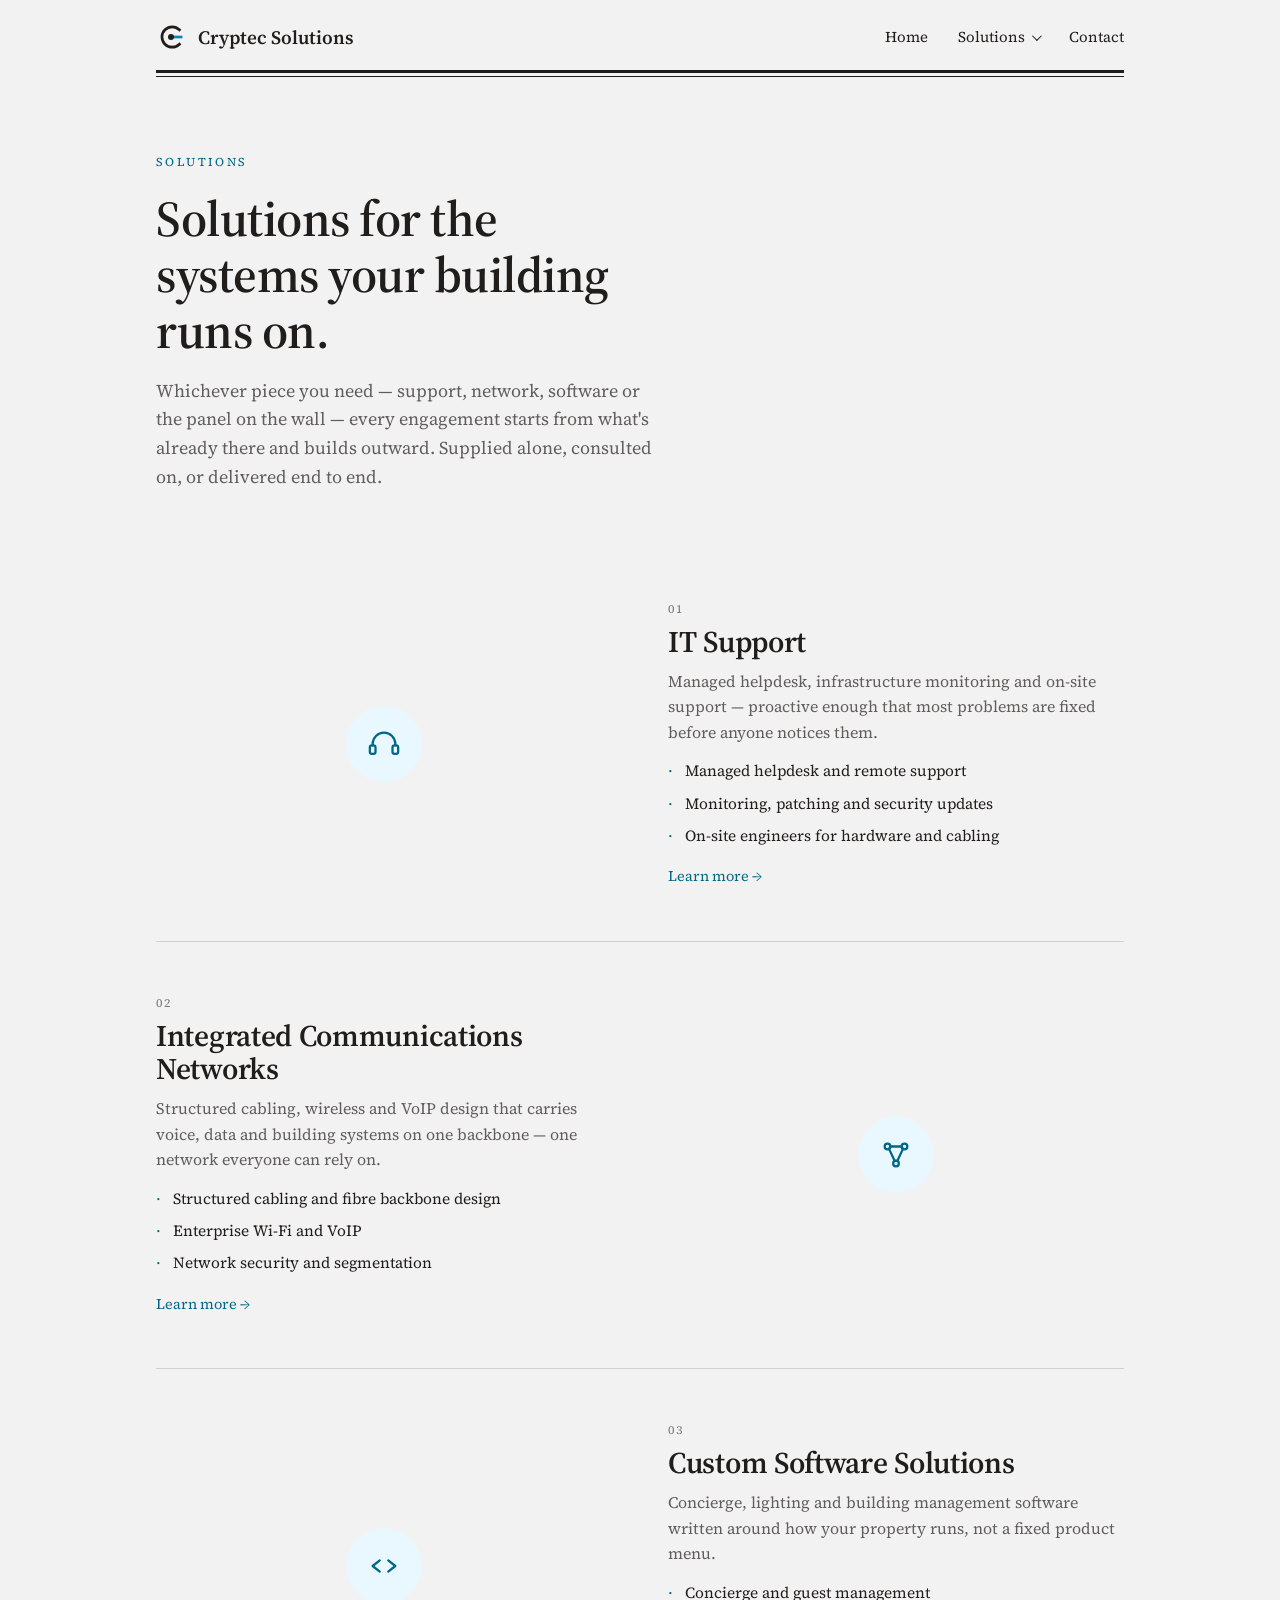
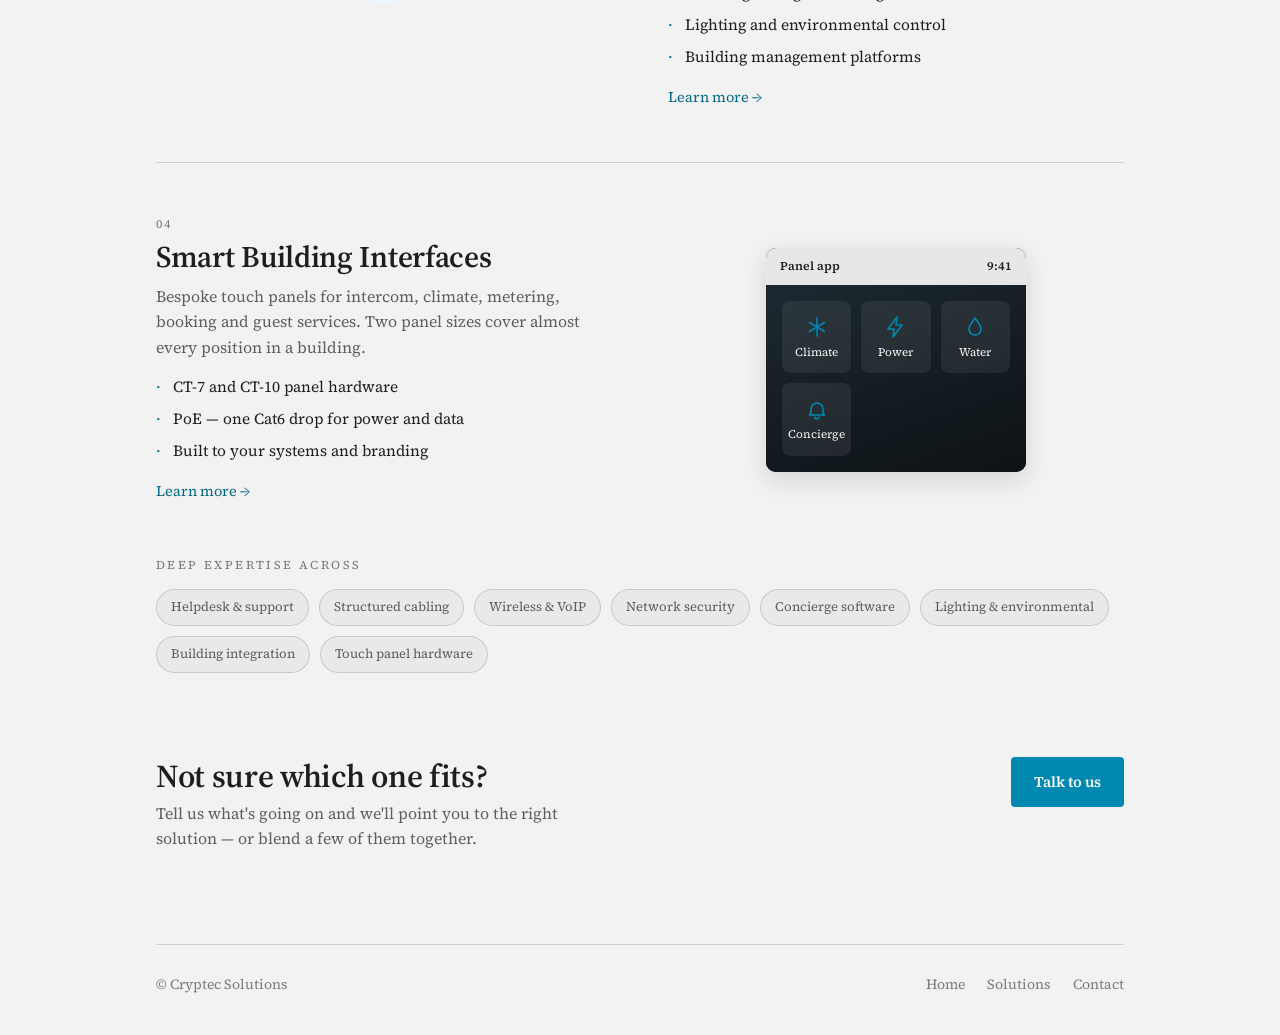
==== solutions/index.html @ d04da9a5 "Add a Solutions hub page, inspired by a competitor's services page The Solutions dropdown previously" ====
<!doctype html>
<html lang="en">
<head>
<meta charset="utf-8">
<meta name="viewport" content="width=device-width, initial-scale=1">
<title>Solutions — Cryptec Solutions</title>
<meta name="description" content="IT support, integrated communications networks, custom software and smart building interfaces — Cryptec's four solutions in one place.">
<link rel="stylesheet" href="../assets/css/style.css">
<style>
  .icon-badge { width: 76px; height: 76px; border-radius: 50%; background: var(--color-accent-100); display: flex; align-items: center; justify-content: center; flex: none; }
  .icon-badge svg { width: 34px; height: 34px; stroke: var(--color-accent-700); fill: none; stroke-width: 1.6; stroke-linecap: round; stroke-linejoin: round; }
</style>
</head>
<body>

<svg aria-hidden="true" style="position:absolute; width:0; height:0; overflow:hidden;">
  <defs>
    <symbol id="i-it" viewBox="0 0 24 24"><path d="M4 13v-1a8 8 0 0116 0v1"/><rect x="2" y="13" width="4" height="6" rx="1.5"/><rect x="18" y="13" width="4" height="6" rx="1.5"/></symbol>
    <symbol id="i-network" viewBox="0 0 24 24"><circle cx="6" cy="6" r="2"/><circle cx="18" cy="6" r="2"/><circle cx="12" cy="18" r="2"/><line x1="7" y1="7.5" x2="11" y2="16"/><line x1="17" y1="7.5" x2="13" y2="16"/><line x1="8" y1="6" x2="16" y2="6"/></symbol>
    <symbol id="i-software" viewBox="0 0 24 24"><polyline points="9 8 4 12 9 16"/><polyline points="15 8 20 12 15 16"/></symbol>
    <symbol id="i-climate" viewBox="0 0 24 24"><line x1="12" y1="3" x2="12" y2="21"/><line x1="4.5" y1="7.5" x2="19.5" y2="16.5"/><line x1="19.5" y1="7.5" x2="4.5" y2="16.5"/></symbol>
    <symbol id="i-power" viewBox="0 0 24 24"><path d="M13 2 4 14h6l-1 8 9-12h-6l1-8z"/></symbol>
    <symbol id="i-water" viewBox="0 0 24 24"><path d="M12 3c-3.5 4.5-6 8-6 11a6 6 0 0012 0c0-3-2.5-6.5-6-11z"/></symbol>
    <symbol id="i-concierge" viewBox="0 0 24 24"><path d="M6 16v-4a6 6 0 1112 0v4l1.5 2h-15z"/><path d="M10 20a2 2 0 004 0"/></symbol>
    <symbol id="i-help" viewBox="0 0 24 24"><circle cx="12" cy="12" r="9"/><path d="M9.5 9.5a2.5 2.5 0 114 2c-.8.6-1.5 1.1-1.5 2.2"/><circle cx="12" cy="17" r="0.6" fill="currentColor" stroke="none"/></symbol>
  </defs>
</svg>

<div class="wrap">
  <header class="site-header">
    <nav class="nav">
      <a class="brand" href="../index.html">
        <svg width="30" height="30" viewBox="0 0 100 100" aria-hidden="true">
          <path d="M78 26 A34 34 0 1 0 78 74" fill="none" stroke="currentColor" stroke-width="9" stroke-linecap="square"></path>
          <path d="M50 50 H88" fill="none" stroke="#0088b0" stroke-width="9"></path>
          <circle cx="50" cy="50" r="10" fill="currentColor"></circle>
        </svg>
        <span>Cryptec Solutions</span>
      </a>
      <div class="nav-links">
        <a href="../index.html">Home</a>
        <details class="dropdown">
          <summary>Solutions</summary>
          <ul class="dropdown-menu">
            <li><a class="view-all" href="index.html" aria-current="page">All solutions →</a></li>
            <li><a href="it-support.html">IT Support<span class="item-desc">Helpdesk, infrastructure &amp; on-site support</span></a></li>
            <li><a href="communications-networks.html">Integrated Communications Networks<span class="item-desc">Cabling, wireless, VoIP &amp; building networks</span></a></li>
            <li><a href="custom-software.html">Custom Software Solutions<span class="item-desc">Concierge, lighting &amp; building software</span></a></li>
            <li><a href="smart-building-interfaces.html">Smart Building Interfaces<span class="item-desc">Touch panels &amp; interactive displays</span></a></li>
          </ul>
        </details>
        <a href="../contact.html">Contact</a>
      </div>
    </nav>
  </header>

  <div class="rule"><div></div><div></div></div>

  <header class="page-header">
    <div class="kicker">Solutions</div>
    <h1>Solutions for the systems your building runs on.</h1>
    <p>Whichever piece you need — support, network, software or the panel on the wall — every engagement starts from what's already there and builds outward. Supplied alone, consulted on, or delivered end to end.</p>
  </header>

  <section style="padding-bottom: 0;">
    <div class="solution-row">
      <div class="solution-visual"><div class="icon-badge"><svg><use href="#i-it"></use></svg></div></div>
      <div>
        <div class="kicker" style="color: var(--color-neutral-600);">01</div>
        <h2 style="font-size: clamp(24px, 3vw, 30px); margin: 6px 0 10px;">IT Support</h2>
        <p class="text-muted" style="font-size: 16px;">Managed helpdesk, infrastructure monitoring and on-site support — proactive enough that most problems are fixed before anyone notices them.</p>
        <div class="feature-list" style="margin: 14px 0 16px;">
          <div><span class="bullet">·</span><span>Managed helpdesk and remote support</span></div>
          <div><span class="bullet">·</span><span>Monitoring, patching and security updates</span></div>
          <div><span class="bullet">·</span><span>On-site engineers for hardware and cabling</span></div>
        </div>
        <a href="it-support.html" style="font-size: 14.5px; color: var(--color-accent-700); text-decoration: none;">Learn more →</a>
      </div>
    </div>

    <div class="solution-row reverse">
      <div class="solution-visual"><div class="icon-badge"><svg><use href="#i-network"></use></svg></div></div>
      <div>
        <div class="kicker" style="color: var(--color-neutral-600);">02</div>
        <h2 style="font-size: clamp(24px, 3vw, 30px); margin: 6px 0 10px;">Integrated Communications Networks</h2>
        <p class="text-muted" style="font-size: 16px;">Structured cabling, wireless and VoIP design that carries voice, data and building systems on one backbone — one network everyone can rely on.</p>
        <div class="feature-list" style="margin: 14px 0 16px;">
          <div><span class="bullet">·</span><span>Structured cabling and fibre backbone design</span></div>
          <div><span class="bullet">·</span><span>Enterprise Wi-Fi and VoIP</span></div>
          <div><span class="bullet">·</span><span>Network security and segmentation</span></div>
        </div>
        <a href="communications-networks.html" style="font-size: 14.5px; color: var(--color-accent-700); text-decoration: none;">Learn more →</a>
      </div>
    </div>

    <div class="solution-row">
      <div class="solution-visual"><div class="icon-badge"><svg><use href="#i-software"></use></svg></div></div>
      <div>
        <div class="kicker" style="color: var(--color-neutral-600);">03</div>
        <h2 style="font-size: clamp(24px, 3vw, 30px); margin: 6px 0 10px;">Custom Software Solutions</h2>
        <p class="text-muted" style="font-size: 16px;">Concierge, lighting and building management software written around how your property runs, not a fixed product menu.</p>
        <div class="feature-list" style="margin: 14px 0 16px;">
          <div><span class="bullet">·</span><span>Concierge and guest management</span></div>
          <div><span class="bullet">·</span><span>Lighting and environmental control</span></div>
          <div><span class="bullet">·</span><span>Building management platforms</span></div>
        </div>
        <a href="custom-software.html" style="font-size: 14.5px; color: var(--color-accent-700); text-decoration: none;">Learn more →</a>
      </div>
    </div>

    <div class="solution-row reverse">
      <div class="solution-visual">
        <div class="mockup" aria-hidden="true" style="width: 260px;">
          <div class="mockup-bar"><span>Panel app</span><span>9:41</span></div>
          <div class="mockup-screen">
            <div class="mockup-tile"><svg><use href="#i-climate"></use></svg>Climate</div>
            <div class="mockup-tile"><svg><use href="#i-power"></use></svg>Power</div>
            <div class="mockup-tile"><svg><use href="#i-water"></use></svg>Water</div>
            <div class="mockup-tile"><svg><use href="#i-concierge"></use></svg>Concierge</div>
          </div>
        </div>
      </div>
      <div>
        <div class="kicker" style="color: var(--color-neutral-600);">04</div>
        <h2 style="font-size: clamp(24px, 3vw, 30px); margin: 6px 0 10px;">Smart Building Interfaces</h2>
        <p class="text-muted" style="font-size: 16px;">Bespoke touch panels for intercom, climate, metering, booking and guest services. Two panel sizes cover almost every position in a building.</p>
        <div class="feature-list" style="margin: 14px 0 16px;">
          <div><span class="bullet">·</span><span>CT-7 and CT-10 panel hardware</span></div>
          <div><span class="bullet">·</span><span>PoE — one Cat6 drop for power and data</span></div>
          <div><span class="bullet">·</span><span>Built to your systems and branding</span></div>
        </div>
        <a href="smart-building-interfaces.html" style="font-size: 14.5px; color: var(--color-accent-700); text-decoration: none;">Learn more →</a>
      </div>
    </div>
  </section>

  <section>
    <div class="kicker" style="color: var(--color-neutral-600); margin-bottom: 14px;">Deep expertise across</div>
    <div class="tag-row">
      <span class="tag">Helpdesk &amp; support</span>
      <span class="tag">Structured cabling</span>
      <span class="tag">Wireless &amp; VoIP</span>
      <span class="tag">Network security</span>
      <span class="tag">Concierge software</span>
      <span class="tag">Lighting &amp; environmental</span>
      <span class="tag">Building integration</span>
      <span class="tag">Touch panel hardware</span>
    </div>
  </section>

  <section class="cta-banner">
    <div>
      <h2>Not sure which one fits?</h2>
      <p>Tell us what's going on and we'll point you to the right solution — or blend a few of them together.</p>
    </div>
    <a href="../contact.html" class="btn btn-primary">Talk to us</a>
  </section>

  <footer class="site-footer">
    <span>© Cryptec Solutions</span>
    <div class="footer-links">
      <a href="../index.html">Home</a>
      <a href="index.html">Solutions</a>
      <a href="../contact.html">Contact</a>
    </div>
  </footer>
</div>

</body>
</html>
---- assets/css/style.css ----
/* Cryptec Solutions — base styles. Plain CSS, no build step. */
@import url('https://fonts.googleapis.com/css2?family=Source+Serif+4:ital,wght@0,400;0,600;1,400&display=swap');

:root {
  --color-bg: #f3f2f2;
  --color-surface: #eae9e9;
  --color-text: #201e1d;
  --color-accent: #0088b0;
  --color-divider: color-mix(in srgb, #201e1d 16%, transparent);

  --color-neutral-600: #7d7979;
  --color-neutral-700: #605d5d;
  --color-neutral-800: #444141;

  --color-accent-100: #e9f8ff;
  --color-accent-700: #006786;
  --color-accent-800: #004961;

  --font-heading: "Source Serif 4", Georgia, serif;
  --font-body: "Source Serif 4", Georgia, serif;

  --radius-sm: 2px;
  --radius-md: 4px;
  --shadow-md: 0 8px 24px color-mix(in srgb, #201e1d 14%, transparent);
}

* , *::before, *::after { box-sizing: border-box; }

html { color-scheme: light; }

body {
  margin: 0;
  background: var(--color-bg);
  color: var(--color-text);
  font-family: var(--font-body);
  font-size: 16px;
  line-height: 1.6;
}

h1, h2, h3, h4 {
  font-family: var(--font-heading);
  font-weight: 600;
  line-height: 1.12;
  letter-spacing: -0.01em;
  margin: 0;
}

p { margin: 0; }
img { display: block; max-width: 100%; }
a { color: var(--color-accent-700); }
a:focus-visible, button:focus-visible, summary:focus-visible { outline: 2px solid var(--color-accent); outline-offset: 2px; }

.wrap {
  max-width: 1080px;
  margin: 0 auto;
  padding: 0 clamp(20px, 5vw, 56px);
}

.kicker {
  font-size: 12px;
  letter-spacing: 0.2em;
  text-transform: uppercase;
  color: var(--color-accent-700);
}

.text-muted { color: var(--color-neutral-700); }

.rule {
  display: flex;
  flex-direction: column;
  gap: 3px;
}
.rule div:first-child { height: 3px; background: var(--color-text); }
.rule div:last-child { height: 1px; background: var(--color-text); }

/* — buttons — */
.btn {
  display: inline-flex;
  align-items: center;
  gap: 6px;
  font-family: var(--font-heading);
  font-weight: 600;
  font-size: 15px;
  text-decoration: none;
  padding: 12px 22px;
  border-radius: var(--radius-md);
  border: 1px solid transparent;
  cursor: pointer;
}
.btn-primary { background: var(--color-accent); color: #fff; }
.btn-primary:hover { background: var(--color-accent-700); }
.btn-secondary { border-color: var(--color-divider); color: var(--color-text); }
.btn-secondary:hover { background: color-mix(in srgb, var(--color-text) 7%, transparent); }

/* — accent bar above a heading — */
.accent-bar { width: 28px; height: 3px; background: var(--color-accent); margin-bottom: 6px; }

/* — header / nav — */
.site-header { padding: 22px 0 18px; }
.nav {
  display: flex;
  align-items: center;
  justify-content: space-between;
  gap: 24px;
  flex-wrap: wrap;
}
.brand {
  display: flex;
  align-items: center;
  gap: 12px;
  text-decoration: none;
  color: var(--color-text);
}
.brand span {
  font-family: var(--font-heading);
  font-size: 19px;
  font-weight: 600;
}
.nav-links {
  display: flex;
  align-items: center;
  gap: clamp(14px, 3vw, 30px);
  font-size: 15px;
  flex-wrap: wrap;
}
.nav-links > a { color: var(--color-text); text-decoration: none; }
.nav-links > a:hover, .nav-links > a[aria-current='page'] { color: var(--color-accent-700); }

/* dropdown, built with <details> — no JS required */
.dropdown { position: relative; }
.dropdown > summary {
  list-style: none;
  cursor: pointer;
  color: var(--color-text);
  display: flex;
  align-items: center;
  gap: 5px;
}
.dropdown > summary::-webkit-details-marker { display: none; }
.dropdown > summary::after {
  content: "";
  width: 7px; height: 7px;
  border-right: 1.5px solid currentColor;
  border-bottom: 1.5px solid currentColor;
  transform: rotate(45deg) translateY(-2px);
  margin-left: 2px;
}
.dropdown[open] > summary,
.dropdown > summary:hover { color: var(--color-accent-700); }
.dropdown-menu {
  list-style: none;
  margin: 10px 0 0;
  padding: 8px;
  position: absolute;
  top: 100%;
  left: 0;
  min-width: 280px;
  background: var(--color-bg);
  border: 1px solid var(--color-divider);
  border-radius: var(--radius-md);
  box-shadow: var(--shadow-md);
  z-index: 20;
}
.dropdown-menu li + li { margin-top: 2px; }
.dropdown-menu a {
  display: flex;
  flex-direction: column;
  gap: 2px;
  padding: 9px 10px;
  border-radius: var(--radius-sm);
  color: var(--color-text);
  text-decoration: none;
  font-size: 14.5px;
}
.dropdown-menu a:hover { background: var(--color-accent-100); color: var(--color-accent-800); }
.dropdown-menu .item-desc { font-size: 12.5px; color: var(--color-neutral-700); }

@media (max-width: 640px) {
  .dropdown-menu { position: static; box-shadow: none; width: 100%; margin-top: 8px; }
}

/* — hero — */
.hero {
  display: flex;
  flex-direction: column;
  gap: 20px;
  max-width: 62ch;
  padding: clamp(48px, 8vw, 88px) 0 clamp(40px, 6vw, 64px);
}
.hero h1 { font-size: clamp(36px, 6vw, 60px); text-wrap: pretty; }
.hero p { font-size: clamp(16px, 1.7vw, 19px); color: var(--color-neutral-700); text-wrap: pretty; }
.hero .actions { display: flex; flex-wrap: wrap; gap: 12px; margin-top: 8px; }

/* — page header (solution / contact pages) — */
.page-header {
  display: flex;
  flex-direction: column;
  gap: 18px;
  max-width: 64ch;
  padding: clamp(44px, 7vw, 76px) 0 clamp(32px, 5vw, 56px);
}
.page-header h1 { font-size: clamp(32px, 5.5vw, 50px); text-wrap: pretty; }
.page-header p { font-size: clamp(16px, 1.7vw, 18px); color: var(--color-neutral-700); text-wrap: pretty; }

/* — sections & grids — */
section { padding-bottom: clamp(44px, 7vw, 84px); }
.grid { display: grid; gap: clamp(24px, 4vw, 44px); }
.grid-2 { grid-template-columns: repeat(auto-fit, minmax(280px, 1fr)); }
.grid-3 { grid-template-columns: repeat(auto-fit, minmax(220px, 1fr)); }
.grid-4 { grid-template-columns: repeat(auto-fit, minmax(220px, 1fr)); }

/* — solution cards on home — */
.solution-card {
  display: flex;
  flex-direction: column;
  gap: 10px;
  padding: 22px;
  background: var(--color-surface);
  border-radius: var(--radius-md);
}
.solution-card h3 { font-size: 20px; }
.solution-card p { font-size: 15px; color: var(--color-neutral-700); flex: 1; }
.solution-card a { font-size: 14.5px; color: var(--color-accent-700); text-decoration: none; }
.solution-card a:hover { text-decoration: underline; }

/* — feature list — */
.feature-list { display: flex; flex-direction: column; gap: 9px; font-size: 15.5px; line-height: 1.5; }
.feature-list div { display: flex; gap: 12px; }
.feature-list span.bullet { color: var(--color-accent-700); flex: none; }

/* — stats — */
.stats { display: grid; grid-template-columns: repeat(auto-fit, minmax(130px, 1fr)); gap: 20px; margin-top: 8px; }
.stat-num { font-family: var(--font-heading); font-size: 30px; font-weight: 600; line-height: 1; }
.stat-label { font-size: 14px; color: var(--color-neutral-700); }

/* — image caption — */
.figure { display: flex; flex-direction: column; gap: 6px; }
.figure figcaption { font-size: 12px; color: var(--color-neutral-600); margin: 0; }

/* — spec table — */
.spec-row { display: flex; gap: 14px; }
.spec-label { width: 90px; flex: none; color: var(--color-neutral-600); font-size: 15px; }

/* — CTA banner — */
.cta-banner {
  display: flex;
  flex-wrap: wrap;
  align-items: baseline;
  justify-content: space-between;
  gap: 20px;
}
.cta-banner h2 { font-size: clamp(24px, 3vw, 32px); }
.cta-banner p { font-size: 16px; color: var(--color-neutral-700); max-width: 52ch; margin-top: 6px; text-wrap: pretty; }

/* — forms — */
.field { display: flex; flex-direction: column; gap: 6px; }
.field label { font-size: 12px; color: var(--color-neutral-700); }
.input {
  width: 100%;
  font: inherit;
  font-size: 15px;
  padding: 10px 12px;
  background: var(--color-surface);
  border: 1px solid var(--color-divider);
  border-radius: var(--radius-sm);
  color: var(--color-text);
}
.input:focus-visible { border-color: var(--color-accent); outline-offset: 0; }
textarea.input { resize: vertical; font-family: inherit; }

/* — dropdown "view all" entry — */
.dropdown-menu .view-all {
  display: block;
  font-family: var(--font-heading);
  font-weight: 600;
  font-size: 13.5px;
  padding: 8px 10px;
  border-bottom: 1px solid var(--color-divider);
  margin-bottom: 4px;
  border-radius: var(--radius-sm);
}
.dropdown-menu .view-all:hover { background: var(--color-accent-100); color: var(--color-accent-800); }

/* — capability tags — */
.tag-row { display: flex; flex-wrap: wrap; gap: 10px; }
.tag {
  display: inline-flex;
  align-items: center;
  font-size: 13px;
  padding: 7px 14px;
  border-radius: 999px;
  border: 1px solid var(--color-divider);
  color: var(--color-neutral-700);
  background: var(--color-surface);
}

/* — alternating solution rows (solutions hub) — */
.solution-row {
  display: grid;
  grid-template-columns: repeat(auto-fit, minmax(280px, 1fr));
  gap: clamp(28px, 5vw, 56px);
  align-items: center;
  padding: clamp(32px, 5vw, 52px) 0;
  border-bottom: 1px solid var(--color-divider);
}
.solution-row:last-child { border-bottom: none; }
.solution-row .solution-visual { display: flex; align-items: center; justify-content: center; }
.solution-row.reverse .solution-visual { order: 2; }

/* — illustrated device/screen mockups (no photography, nothing brand-specific) — */
.mockup {
  border-radius: 10px;
  overflow: hidden;
  box-shadow: var(--shadow-md);
  background: #10161b;
}
.mockup-bar {
  display: flex;
  align-items: center;
  justify-content: space-between;
  padding: 9px 14px;
  background: #e9e7e6;
  color: #201e1d;
  font-size: 12px;
  font-family: var(--font-heading);
  font-weight: 600;
}
.mockup-screen {
  display: grid;
  grid-template-columns: repeat(3, 1fr);
  gap: 10px;
  padding: 16px;
  background: linear-gradient(160deg, #1c2830, #0d1215);
}
.mockup-screen.cols-2 { grid-template-columns: repeat(2, 1fr); }
.mockup-tile {
  display: flex;
  flex-direction: column;
  align-items: center;
  justify-content: center;
  gap: 6px;
  padding: 14px 4px;
  border-radius: 8px;
  background: rgba(255,255,255,0.07);
  color: #f2f2f2;
  font-size: 11.5px;
  text-align: center;
  line-height: 1.25;
}
.mockup-tile svg {
  width: 24px;
  height: 24px;
  fill: none;
  stroke: currentColor;
  stroke-width: 1.6;
  stroke-linecap: round;
  stroke-linejoin: round;
  color: var(--color-accent);
}

.bezel {
  display: inline-flex;
  flex-direction: column;
  align-items: center;
  gap: 8px;
  background: #2b2d30;
  border-radius: 16px;
  padding: 14px;
  box-shadow: var(--shadow-md);
}
.bezel-cam { width: 7px; height: 7px; border-radius: 50%; background: #565759; }
.bezel .mockup { width: 100%; }

/* — footer — */
.site-footer {
  display: flex;
  flex-wrap: wrap;
  align-items: center;
  justify-content: space-between;
  gap: 16px;
  padding: 28px 0 40px;
  font-size: 14px;
  color: var(--color-neutral-600);
  border-top: 1px solid var(--color-divider);
  margin-top: 8px;
}
.site-footer .footer-links { display: flex; gap: 22px; flex-wrap: wrap; }
.site-footer a { color: var(--color-neutral-600); text-decoration: none; }
.site-footer a:hover { color: var(--color-accent-700); }
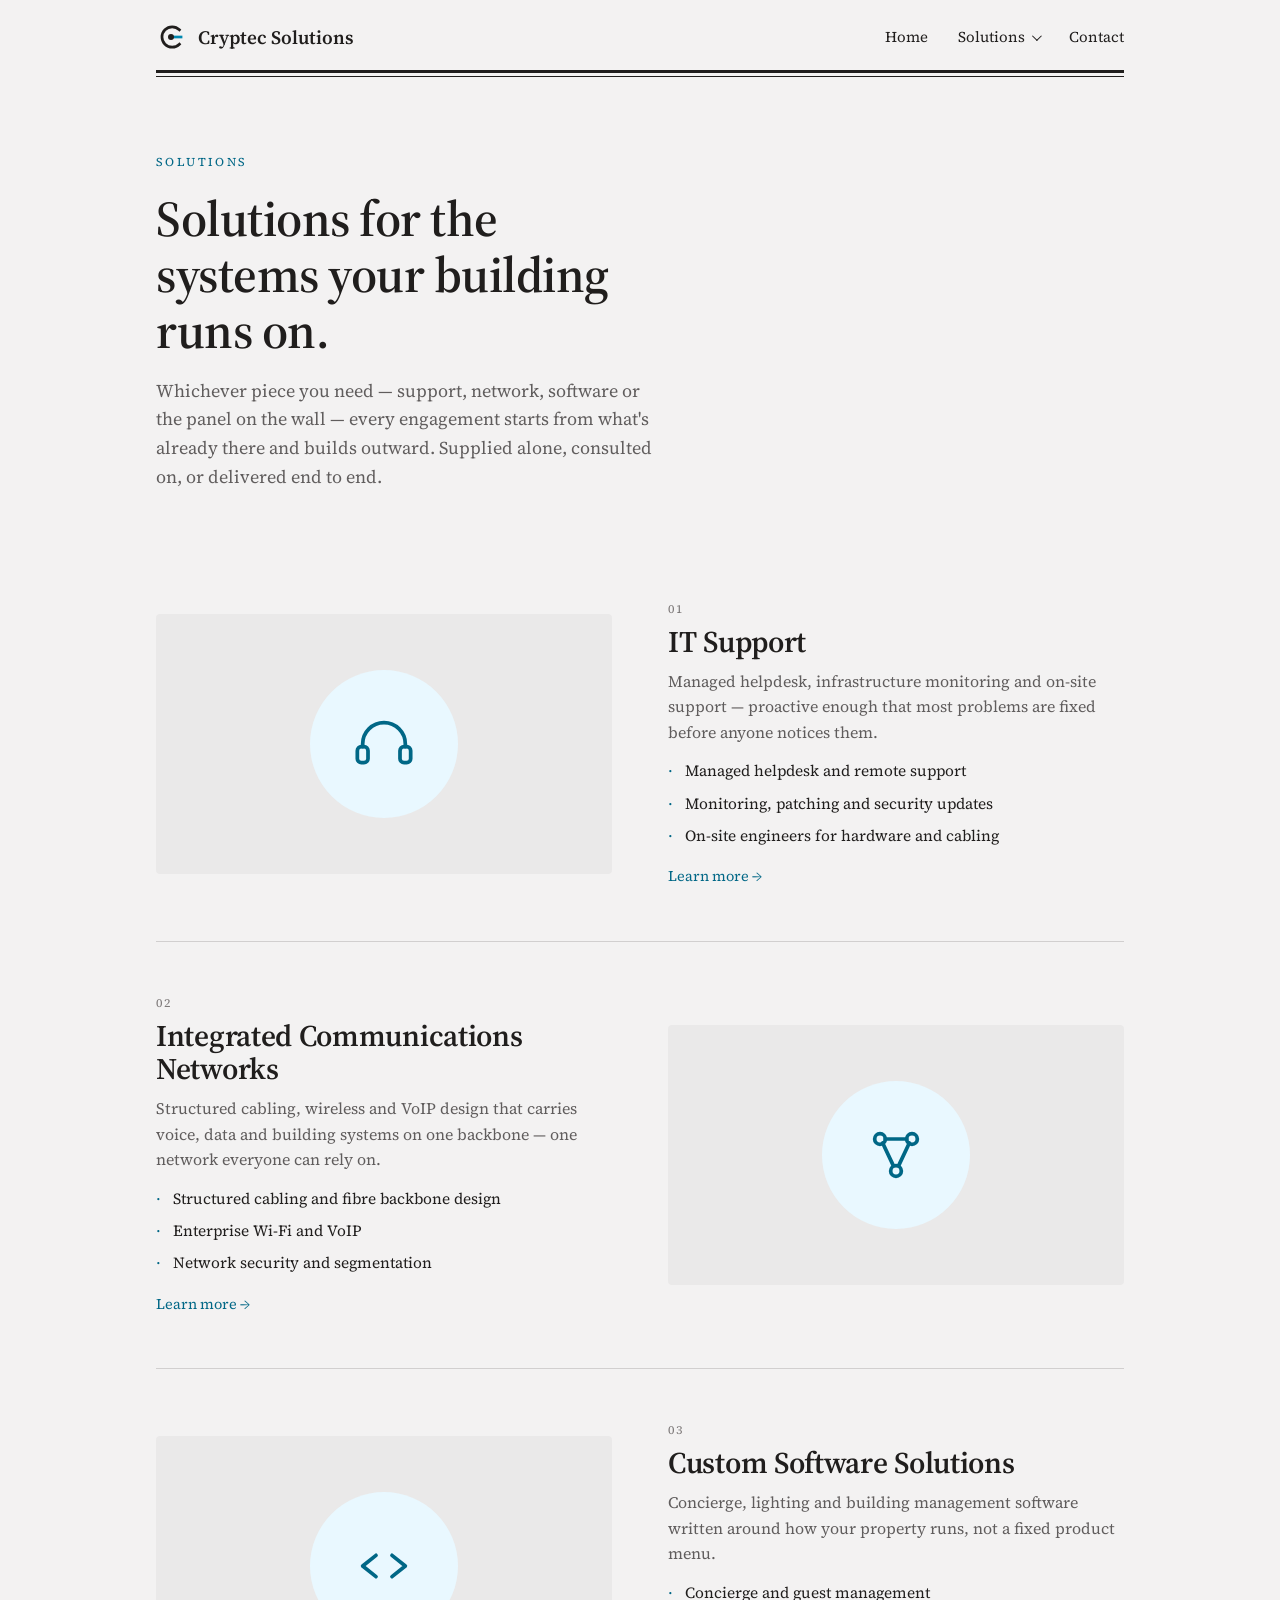
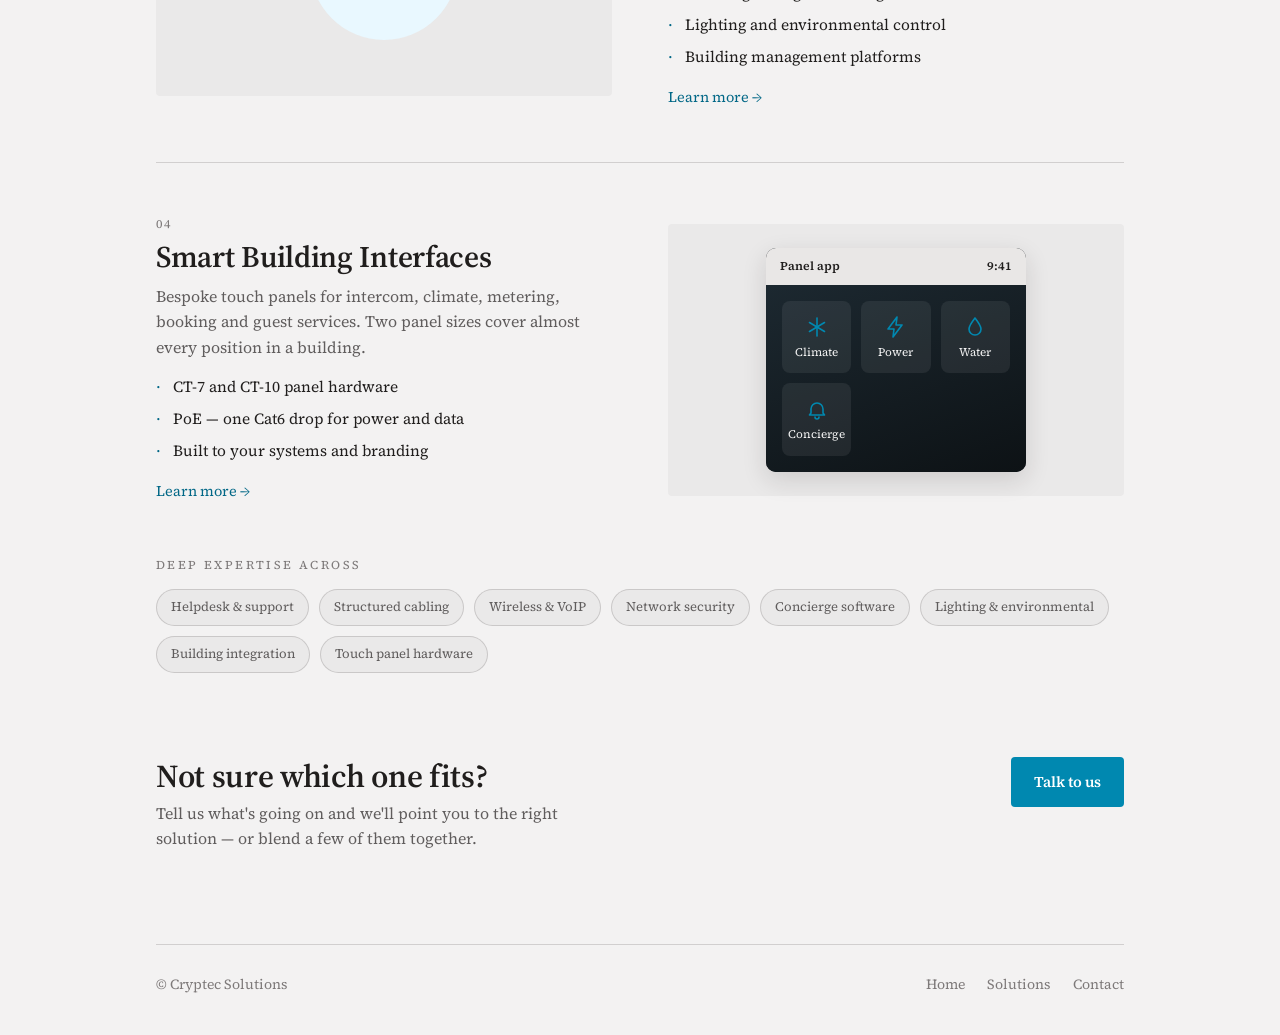
==== commit 2087b029: "Fix CT-7 background, redesign apartment screen, resize hub icons, add favicon - Fixed the CT-7 devic" ====
--- a/solutions/index.html
+++ b/solutions/index.html
@@ -5,10 +5,13 @@
 <meta name="viewport" content="width=device-width, initial-scale=1">
 <title>Solutions — Cryptec Solutions</title>
 <meta name="description" content="IT support, integrated communications networks, custom software and smart building interfaces — Cryptec's four solutions in one place.">
+<link rel="icon" href="../favicon.svg" type="image/svg+xml">
+<link rel="icon" href="../favicon.ico" sizes="any">
+<link rel="apple-touch-icon" href="../apple-touch-icon.png">
 <link rel="stylesheet" href="../assets/css/style.css">
 <style>
-  .icon-badge { width: 76px; height: 76px; border-radius: 50%; background: var(--color-accent-100); display: flex; align-items: center; justify-content: center; flex: none; }
-  .icon-badge svg { width: 34px; height: 34px; stroke: var(--color-accent-700); fill: none; stroke-width: 1.6; stroke-linecap: round; stroke-linejoin: round; }
+  .icon-badge { width: 148px; height: 148px; border-radius: 50%; background: var(--color-accent-100); display: flex; align-items: center; justify-content: center; flex: none; }
+  .icon-badge svg { width: 64px; height: 64px; stroke: var(--color-accent-700); fill: none; stroke-width: 1.4; stroke-linecap: round; stroke-linejoin: round; }
 </style>
 </head>
 <body>
--- a/assets/css/style.css
+++ b/assets/css/style.css
@@ -304,7 +304,12 @@
   border-bottom: 1px solid var(--color-divider);
 }
 .solution-row:last-child { border-bottom: none; }
-.solution-row .solution-visual { display: flex; align-items: center; justify-content: center; }
+.solution-row .solution-visual {
+  display: flex; align-items: center; justify-content: center;
+  min-height: 260px; width: 100%; box-sizing: border-box;
+  background: var(--color-surface); border-radius: var(--radius-md);
+  padding: 24px;
+}
 .solution-row.reverse .solution-visual { order: 2; }
 
 /* — illustrated device/screen mockups (no photography, nothing brand-specific) — */
@@ -358,6 +363,66 @@
   color: var(--color-accent);
 }
 
+/* — modern app screen (apartment hero) — */
+.app-screen {
+  position: relative;
+  overflow: hidden;
+  border-radius: 14px;
+  background: linear-gradient(160deg, #33456200 0%, #2a3a52 0%, #1c2740 48%, #12172a 100%);
+  padding: 30px 28px 26px;
+  box-shadow: var(--shadow-lg);
+  display: flex;
+  flex-direction: column;
+  justify-content: space-between;
+  gap: 26px;
+  color: #fff;
+}
+.app-screen::before {
+  content: "";
+  position: absolute;
+  top: -60px; right: -40px;
+  width: 200px; height: 200px;
+  border-radius: 50%;
+  background: radial-gradient(circle, rgba(255,255,255,0.16), rgba(255,255,255,0) 70%);
+  pointer-events: none;
+}
+.app-top { display: flex; align-items: flex-start; justify-content: space-between; position: relative; z-index: 1; }
+.app-greeting .hi { font-size: 12.5px; color: rgba(255,255,255,0.6); }
+.app-greeting .unit { font-family: var(--font-heading); font-size: 23px; font-weight: 600; margin-top: 2px; }
+.app-weather { display: flex; align-items: center; gap: 6px; font-size: 12.5px; color: rgba(255,255,255,0.75); }
+.app-weather svg { width: 16px; height: 16px; stroke: #fff; fill: none; stroke-width: 1.6; stroke-linecap: round; stroke-linejoin: round; }
+.app-tiles { display: grid; grid-template-columns: repeat(4, 1fr); gap: 12px; position: relative; z-index: 1; }
+.app-tile {
+  backdrop-filter: blur(6px);
+  background: rgba(255,255,255,0.1);
+  border: 1px solid rgba(255,255,255,0.14);
+  border-radius: 12px;
+  padding: 14px 8px;
+  display: flex;
+  flex-direction: column;
+  align-items: center;
+  gap: 6px;
+  text-align: center;
+}
+.app-tile svg { width: 22px; height: 22px; stroke: #fff; fill: none; stroke-width: 1.6; stroke-linecap: round; stroke-linejoin: round; }
+.app-tile .val { font-size: 15px; font-weight: 700; }
+.app-tile .lbl { font-size: 10px; color: rgba(255,255,255,0.65); }
+.app-actions { display: flex; gap: 10px; position: relative; z-index: 1; }
+.app-action {
+  flex: 1;
+  display: flex;
+  align-items: center;
+  justify-content: center;
+  gap: 7px;
+  padding: 11px;
+  border-radius: 10px;
+  background: rgba(255,255,255,0.08);
+  border: 1px solid rgba(255,255,255,0.12);
+  font-size: 12.5px;
+  font-weight: 600;
+}
+.app-action svg { width: 16px; height: 16px; stroke: #fff; fill: none; stroke-width: 1.6; stroke-linecap: round; stroke-linejoin: round; }
+
 .bezel {
   display: inline-flex;
   flex-direction: column;
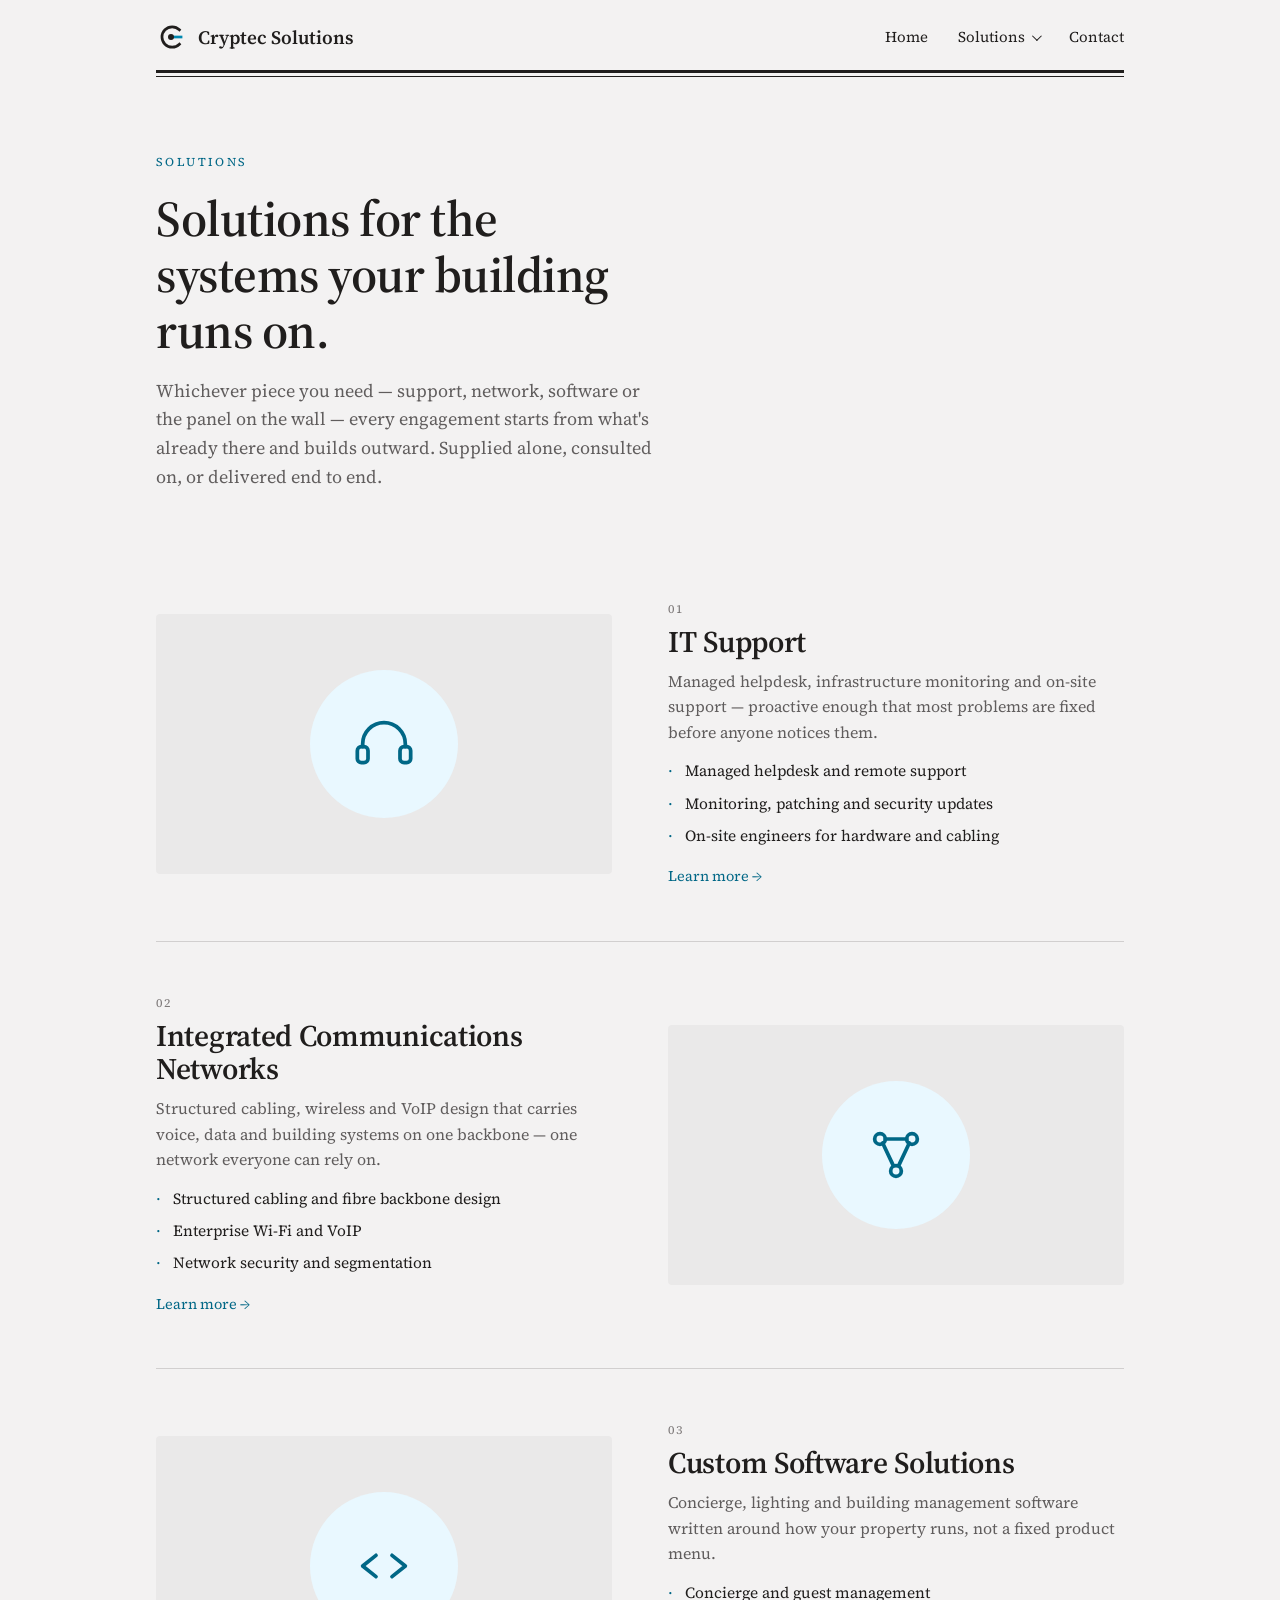
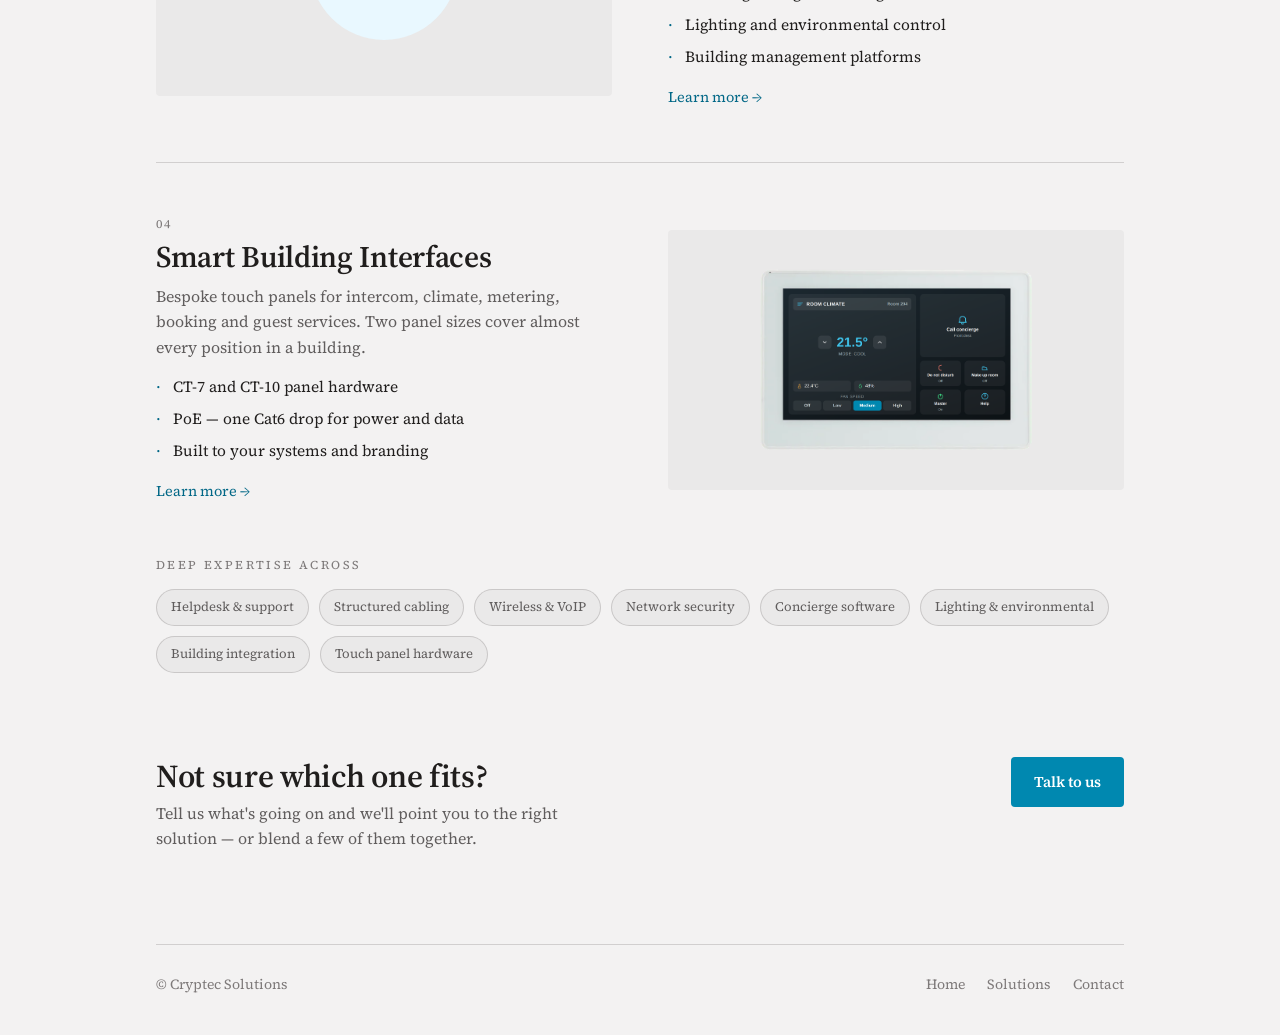
==== commit a7c418a4: "Use the CT-7 device photo for Smart Building Interfaces on solutions hub Replaces the flat icon-grid" ====
--- a/solutions/index.html
+++ b/solutions/index.html
@@ -21,11 +21,6 @@
     <symbol id="i-it" viewBox="0 0 24 24"><path d="M4 13v-1a8 8 0 0116 0v1"/><rect x="2" y="13" width="4" height="6" rx="1.5"/><rect x="18" y="13" width="4" height="6" rx="1.5"/></symbol>
     <symbol id="i-network" viewBox="0 0 24 24"><circle cx="6" cy="6" r="2"/><circle cx="18" cy="6" r="2"/><circle cx="12" cy="18" r="2"/><line x1="7" y1="7.5" x2="11" y2="16"/><line x1="17" y1="7.5" x2="13" y2="16"/><line x1="8" y1="6" x2="16" y2="6"/></symbol>
     <symbol id="i-software" viewBox="0 0 24 24"><polyline points="9 8 4 12 9 16"/><polyline points="15 8 20 12 15 16"/></symbol>
-    <symbol id="i-climate" viewBox="0 0 24 24"><line x1="12" y1="3" x2="12" y2="21"/><line x1="4.5" y1="7.5" x2="19.5" y2="16.5"/><line x1="19.5" y1="7.5" x2="4.5" y2="16.5"/></symbol>
-    <symbol id="i-power" viewBox="0 0 24 24"><path d="M13 2 4 14h6l-1 8 9-12h-6l1-8z"/></symbol>
-    <symbol id="i-water" viewBox="0 0 24 24"><path d="M12 3c-3.5 4.5-6 8-6 11a6 6 0 0012 0c0-3-2.5-6.5-6-11z"/></symbol>
-    <symbol id="i-concierge" viewBox="0 0 24 24"><path d="M6 16v-4a6 6 0 1112 0v4l1.5 2h-15z"/><path d="M10 20a2 2 0 004 0"/></symbol>
-    <symbol id="i-help" viewBox="0 0 24 24"><circle cx="12" cy="12" r="9"/><path d="M9.5 9.5a2.5 2.5 0 114 2c-.8.6-1.5 1.1-1.5 2.2"/><circle cx="12" cy="17" r="0.6" fill="currentColor" stroke="none"/></symbol>
   </defs>
 </svg>
 
@@ -113,15 +108,7 @@
 
     <div class="solution-row reverse">
       <div class="solution-visual">
-        <div class="mockup" aria-hidden="true" style="width: 260px;">
-          <div class="mockup-bar"><span>Panel app</span><span>9:41</span></div>
-          <div class="mockup-screen">
-            <div class="mockup-tile"><svg><use href="#i-climate"></use></svg>Climate</div>
-            <div class="mockup-tile"><svg><use href="#i-power"></use></svg>Power</div>
-            <div class="mockup-tile"><svg><use href="#i-water"></use></svg>Water</div>
-            <div class="mockup-tile"><svg><use href="#i-concierge"></use></svg>Concierge</div>
-          </div>
-        </div>
+        <img src="../assets/img/ct-7.png" alt="CT-7 panel showing a room control screen with climate, call concierge, do not disturb, make up room, master power and help" style="width:100%; max-width:280px; height:auto; display:block;" loading="lazy">
       </div>
       <div>
         <div class="kicker" style="color: var(--color-neutral-600);">04</div>
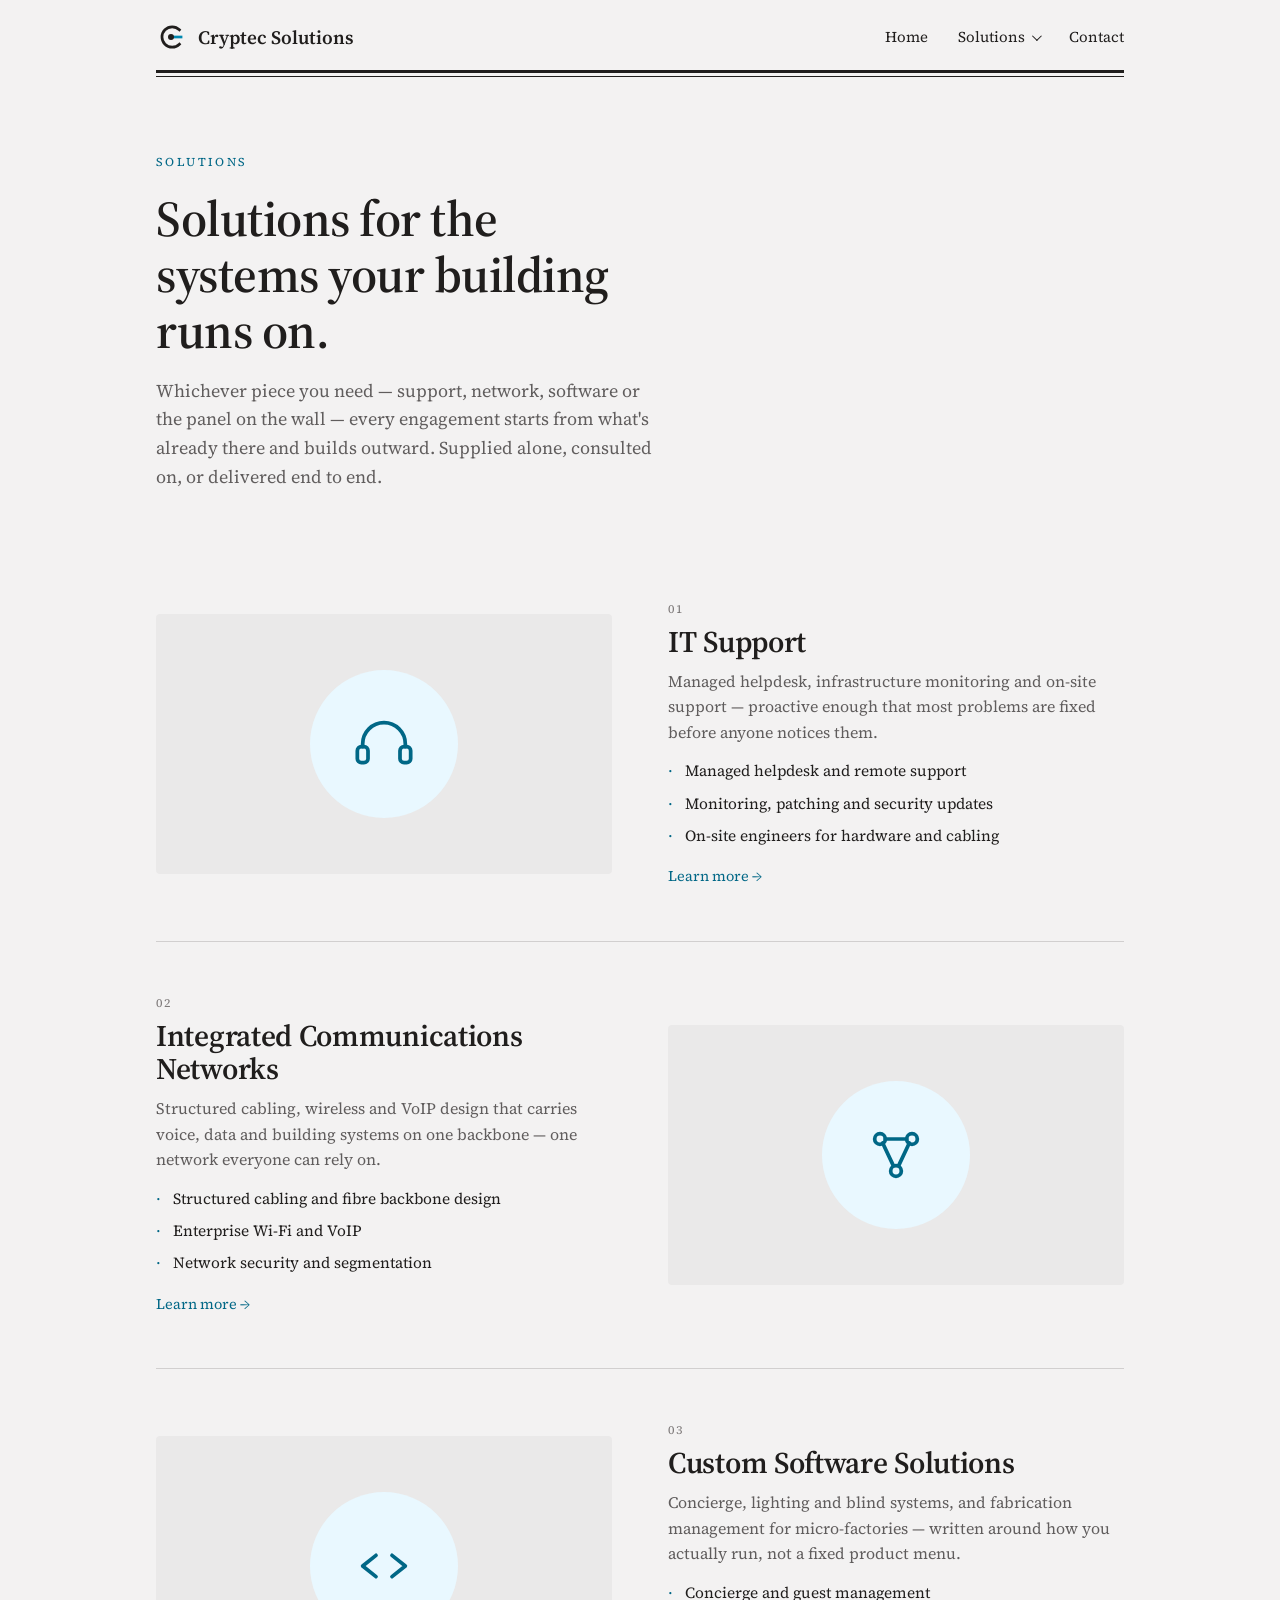
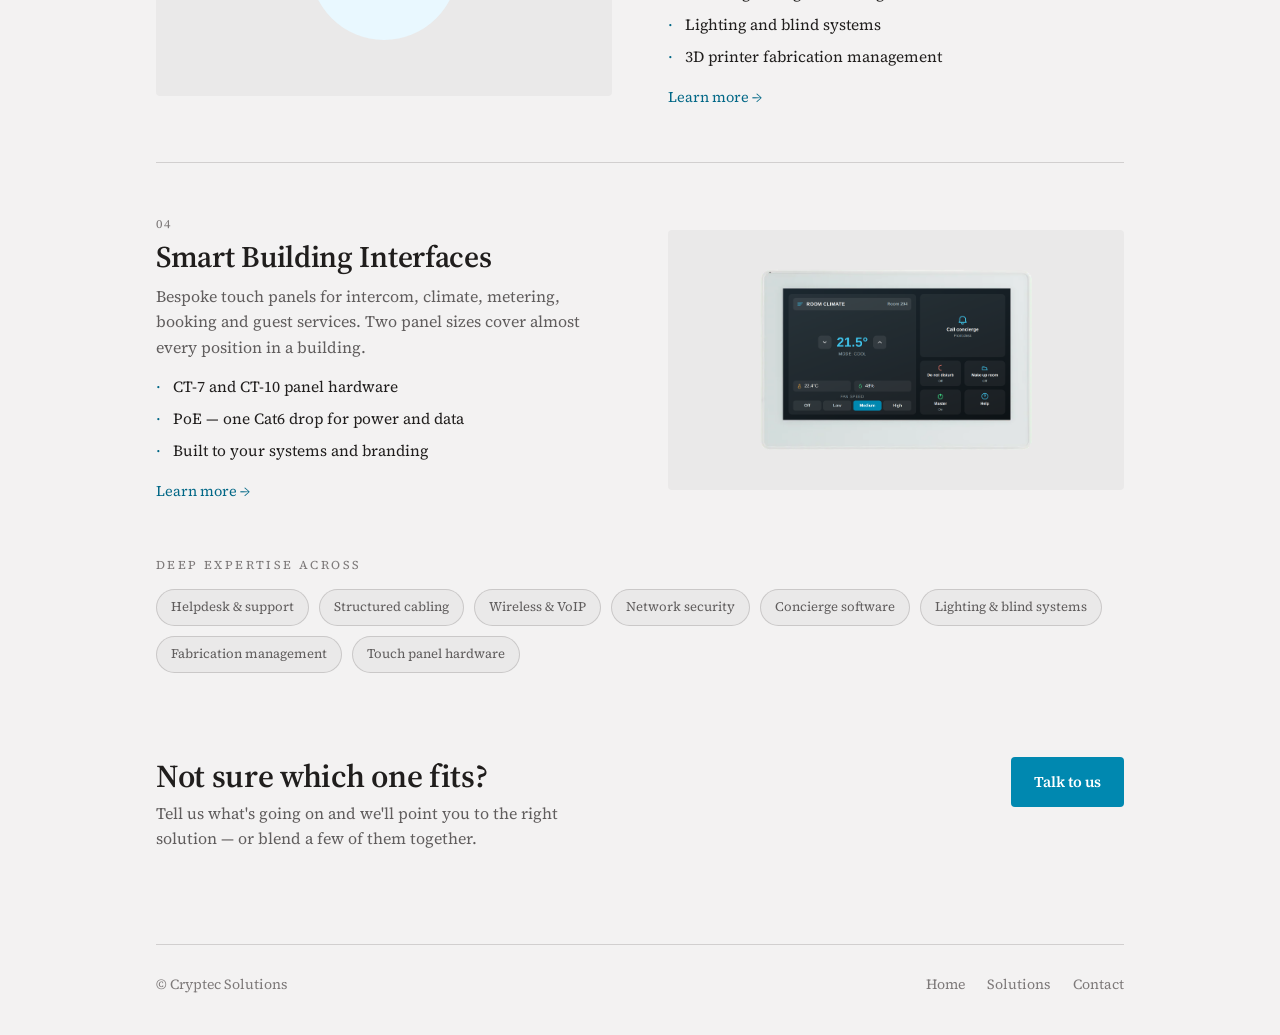
==== commit a486b259: "Rewrite Custom Software Solutions categories - Lighting & environmental systems -> Lighting and blin" ====
--- a/solutions/index.html
+++ b/solutions/index.html
@@ -43,7 +43,7 @@
             <li><a class="view-all" href="index.html" aria-current="page">All solutions →</a></li>
             <li><a href="it-support.html">IT Support<span class="item-desc">Helpdesk, infrastructure &amp; on-site support</span></a></li>
             <li><a href="communications-networks.html">Integrated Communications Networks<span class="item-desc">Cabling, wireless, VoIP &amp; building networks</span></a></li>
-            <li><a href="custom-software.html">Custom Software Solutions<span class="item-desc">Concierge, lighting &amp; building software</span></a></li>
+            <li><a href="custom-software.html">Custom Software Solutions<span class="item-desc">Concierge, lighting &amp; fabrication software</span></a></li>
             <li><a href="smart-building-interfaces.html">Smart Building Interfaces<span class="item-desc">Touch panels &amp; interactive displays</span></a></li>
           </ul>
         </details>
@@ -96,11 +96,11 @@
       <div>
         <div class="kicker" style="color: var(--color-neutral-600);">03</div>
         <h2 style="font-size: clamp(24px, 3vw, 30px); margin: 6px 0 10px;">Custom Software Solutions</h2>
-        <p class="text-muted" style="font-size: 16px;">Concierge, lighting and building management software written around how your property runs, not a fixed product menu.</p>
+        <p class="text-muted" style="font-size: 16px;">Concierge, lighting and blind systems, and fabrication management for micro-factories — written around how you actually run, not a fixed product menu.</p>
         <div class="feature-list" style="margin: 14px 0 16px;">
           <div><span class="bullet">·</span><span>Concierge and guest management</span></div>
-          <div><span class="bullet">·</span><span>Lighting and environmental control</span></div>
-          <div><span class="bullet">·</span><span>Building management platforms</span></div>
+          <div><span class="bullet">·</span><span>Lighting and blind systems</span></div>
+          <div><span class="bullet">·</span><span>3D printer fabrication management</span></div>
         </div>
         <a href="custom-software.html" style="font-size: 14.5px; color: var(--color-accent-700); text-decoration: none;">Learn more →</a>
       </div>
@@ -132,8 +132,8 @@
       <span class="tag">Wireless &amp; VoIP</span>
       <span class="tag">Network security</span>
       <span class="tag">Concierge software</span>
-      <span class="tag">Lighting &amp; environmental</span>
-      <span class="tag">Building integration</span>
+      <span class="tag">Lighting &amp; blind systems</span>
+      <span class="tag">Fabrication management</span>
       <span class="tag">Touch panel hardware</span>
     </div>
   </section>
